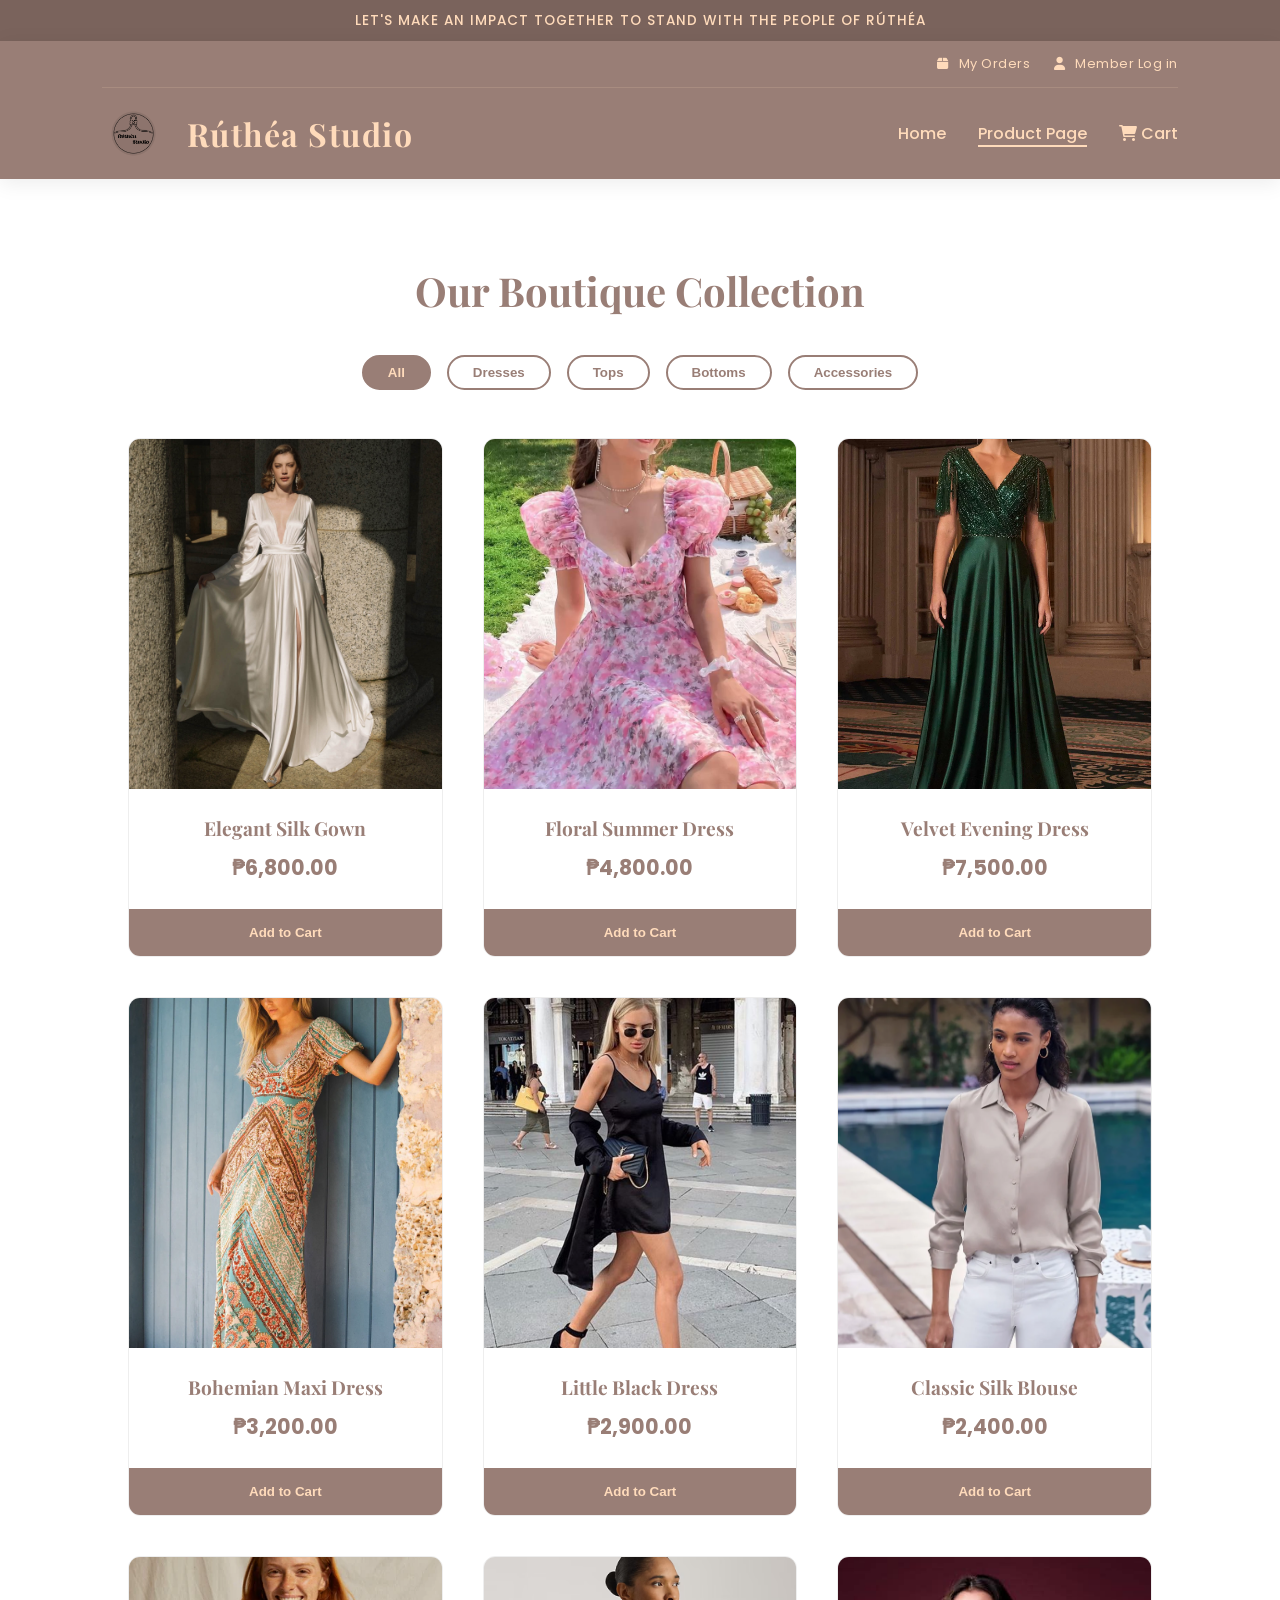
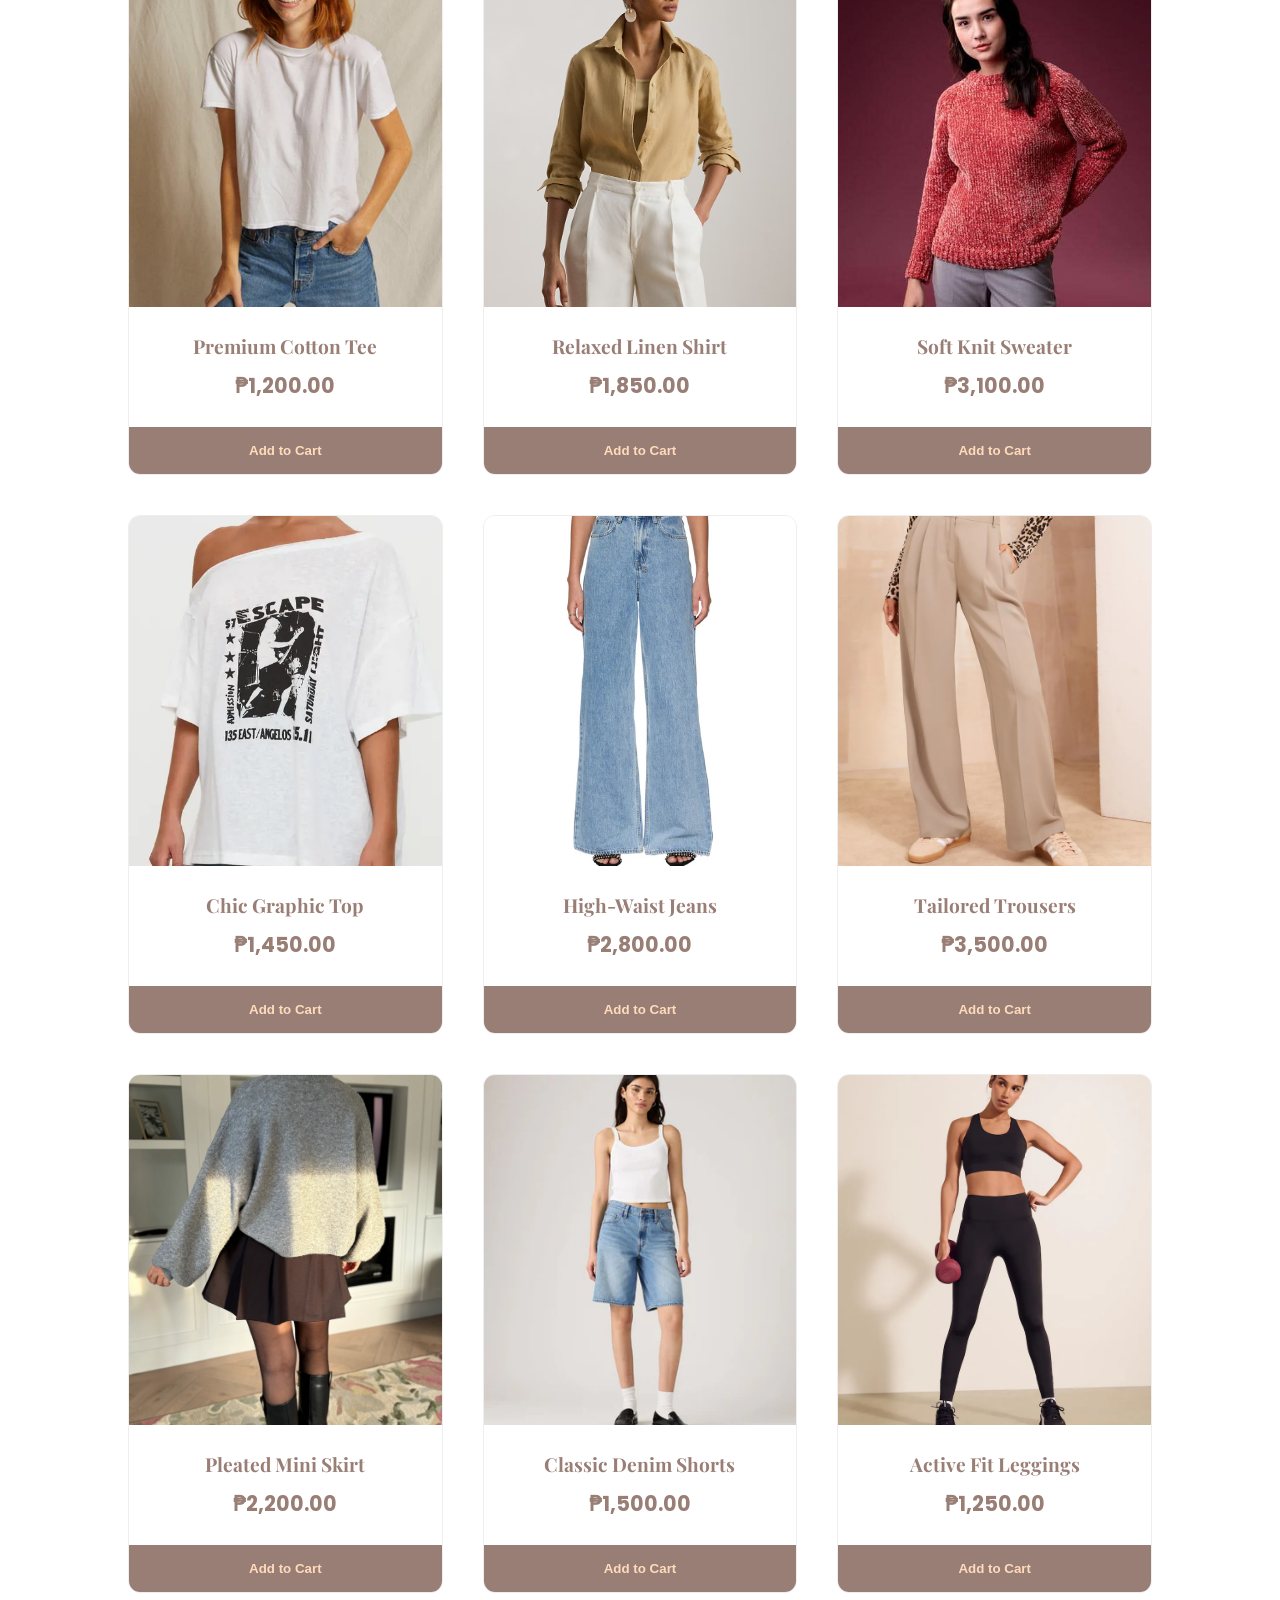
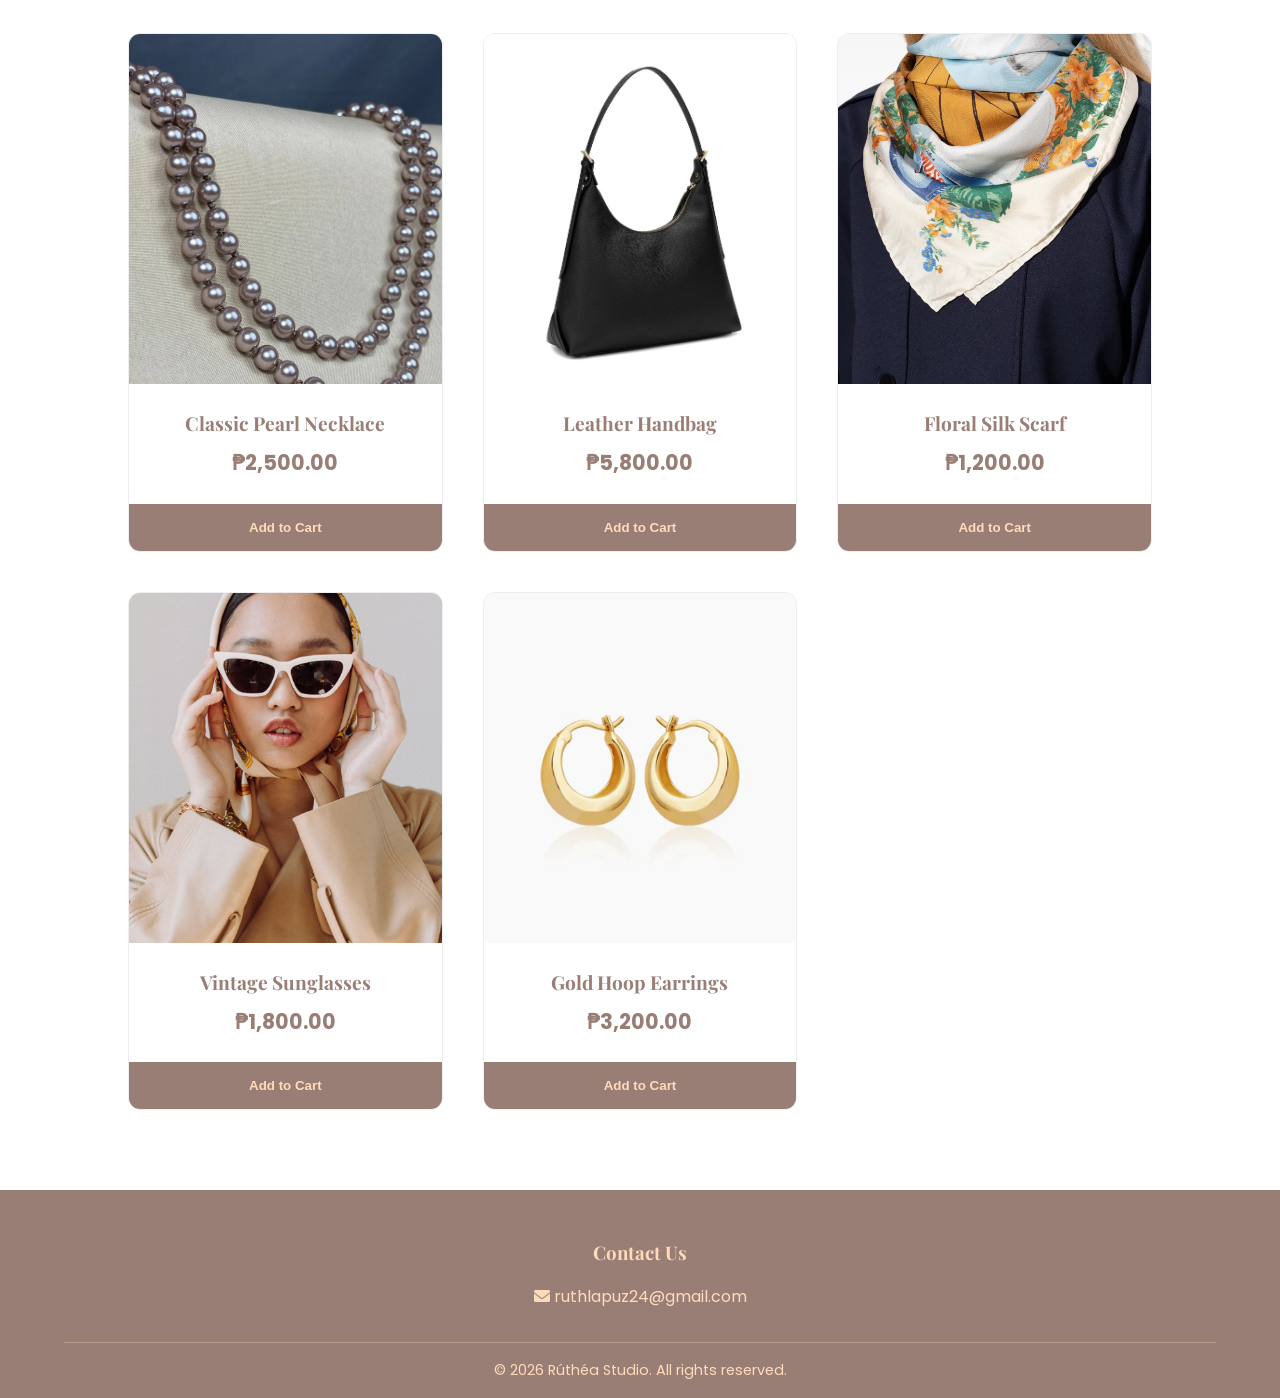
==== products.html @ 3386dc79 "Add files via upload" ====
<!DOCTYPE html>
<html lang="en">
<head>
    <meta charset="UTF-8">
    <meta name="viewport" content="width=device-width, initial-scale=1.0">
    <title>Rúthéa Studio | Products</title>
    <link rel="stylesheet" href="style.css">
    <link rel="stylesheet" href="https://cdnjs.cloudflare.com/ajax/libs/font-awesome/6.0.0/css/all.min.css">
</head>
<body>
    <div class="announcement-bar">
        Let's make an impact together to stand with the people of Rúthéa
    </div>

    <header>
        <div class="header-top">
            <div style="display: flex; gap: 1.5rem; margin-left: auto;">
                <a href="orders.html"><i class="fas fa-box"></i> My Orders</a>
                <a href="login.html"><i class="fas fa-user"></i> Member Log in</a>
            </div>
        </div>
        <nav class="navbar">
            <a href="index.html" class="brand-container">
                <img src="images/ruth logo.png" alt="Rúthéa Studio Logo" class="logo-img">
                <div class="business-name">Rúthéa Studio</div>
            </a>
            <div class="menu-toggle"><i class="fas fa-bars"></i></div>
            <ul class="nav-links">
                <li><a href="index.html">Home</a></li>
                <li><a href="products.html" class="active-link">Product Page</a></li>
                <li>
                    <a href="cart.html">
                        <i class="fas fa-shopping-cart"></i> Cart
                        <span class="cart-count">0</span>
                    </a>
                </li>
            </ul>
        </nav>
    </header>

    <main>
        <section id="products" class="products-section">
            <h2>Our Boutique Collection</h2>
            
            <div class="filter-container">
                <button class="filter-btn active" data-filter="all">All</button>
                <button class="filter-btn" data-filter="dresses">Dresses</button>
                <button class="filter-btn" data-filter="tops">Tops</button>
                <button class="filter-btn" data-filter="bottoms">Bottoms</button>
                <button class="filter-btn" data-filter="accessories">Accessories</button>
            </div>

            <div class="product-grid" id="productGrid">
                <!-- 1. Dresses -->
                <div class="product-card" data-category="dresses">
                    <img src="images/elegant silk gown.jpg" alt="Elegant Silk Gown" class="product-img" onclick="addToCart('p1', 'Elegant Silk Gown', 6800, 'images/elegant silk gown.jpg')" style="cursor: pointer;">
                    <h3>Elegant Silk Gown</h3>
                    <p class="price">₱6,800.00</p>
                    <button onclick="addToCart('p1', 'Elegant Silk Gown', 6800, 'images/elegant silk gown.jpg')" class="add-to-cart">Add to Cart</button>
                </div>
                <div class="product-card" data-category="dresses">
                    <img src="images/floral summer dress.jpg" alt="Floral Summer Dress" class="product-img" onclick="addToCart('p2', 'Floral Summer Dress', 4800, 'images/floral summer dress.jpg')" style="cursor: pointer;">
                    <h3>Floral Summer Dress</h3>
                    <p class="price">₱4,800.00</p>
                    <button onclick="addToCart('p2', 'Floral Summer Dress', 4800, 'images/floral summer dress.jpg')" class="add-to-cart">Add to Cart</button>
                </div>
                <div class="product-card" data-category="dresses">
                    <img src="images/velvet evening dress.webp" alt="Velvet Evening Dress" class="product-img" onclick="addToCart('p3', 'Velvet Evening Dress', 7500, 'images/velvet evening dress.webp')" style="cursor: pointer;">
                    <h3>Velvet Evening Dress</h3>
                    <p class="price">₱7,500.00</p>
                    <button onclick="addToCart('p3', 'Velvet Evening Dress', 7500, 'images/velvet evening dress.webp')" class="add-to-cart">Add to Cart</button>
                </div>
                <div class="product-card" data-category="dresses">
                    <img src="images/bohemaan max dress.webp" alt="Bohemian Maxi Dress" class="product-img" onclick="addToCart('p4', 'Bohemian Maxi Dress', 3200, 'images/bohemaan max dress.webp')" style="cursor: pointer;">
                    <h3>Bohemian Maxi Dress</h3>
                    <p class="price">₱3,200.00</p>
                    <button onclick="addToCart('p4', 'Bohemian Maxi Dress', 3200, 'images/bohemaan max dress.webp')" class="add-to-cart">Add to Cart</button>
                </div>
                <div class="product-card" data-category="dresses">
                    <img src="images/little black dress.png" alt="Little Black Dress" class="product-img" onclick="addToCart('p5', 'Little Black Dress', 2900, 'images/little black dress.png')" style="cursor: pointer;">
                    <h3>Little Black Dress</h3>
                    <p class="price">₱2,900.00</p>
                    <button onclick="addToCart('p5', 'Little Black Dress', 2900, 'images/little black dress.png')" class="add-to-cart">Add to Cart</button>
                </div>

                <!-- 2. Tops -->
                <div class="product-card" data-category="tops">
                    <img src="images/classic silk blouse.webp" alt="Silk Blouse" class="product-img" onclick="addToCart('p6', 'Classic Silk Blouse', 2400, 'images/classic silk blouse.webp')" style="cursor: pointer;">
                    <h3>Classic Silk Blouse</h3>
                    <p class="price">₱2,400.00</p>
                    <button onclick="addToCart('p6', 'Classic Silk Blouse', 2400, 'images/classic silk blouse.webp')" class="add-to-cart">Add to Cart</button>
                </div>
                <div class="product-card" data-category="tops">
                    <img src="images/premium cotton tee.webp" alt="Cotton T-Shirt" class="product-img" onclick="addToCart('p7', 'Premium Cotton Tee', 1200, 'images/premium cotton tee.webp')" style="cursor: pointer;">
                    <h3>Premium Cotton Tee</h3>
                    <p class="price">₱1,200.00</p>
                    <button onclick="addToCart('p7', 'Premium Cotton Tee', 1200, 'images/premium cotton tee.webp')" class="add-to-cart">Add to Cart</button>
                </div>
                <div class="product-card" data-category="tops">
                    <img src="images/relaxed linen shirt.avif" alt="Linen Shirt" class="product-img" onclick="addToCart('p8', 'Relaxed Linen Shirt', 1850, 'images/relaxed linen shirt.avif')" style="cursor: pointer;">
                    <h3>Relaxed Linen Shirt</h3>
                    <p class="price">₱1,850.00</p>
                    <button onclick="addToCart('p8', 'Relaxed Linen Shirt', 1850, 'images/relaxed linen shirt.avif')" class="add-to-cart">Add to Cart</button>
                </div>
                <div class="product-card" data-category="tops">
                    <img src="images/soft knit sweater.jpg" alt="Knit Sweater" class="product-img" onclick="addToCart('p9', 'Soft Knit Sweater', 3100, 'images/soft knit sweater.jpg')" style="cursor: pointer;">
                    <h3>Soft Knit Sweater</h3>
                    <p class="price">₱3,100.00</p>
                    <button onclick="addToCart('p9', 'Soft Knit Sweater', 3100, 'images/soft knit sweater.jpg')" class="add-to-cart">Add to Cart</button>
                </div>
                <div class="product-card" data-category="tops">
                    <img src="images/chic graphic top.webp" alt="Graphic Top" class="product-img" onclick="addToCart('p10', 'Chic Graphic Top', 1450, 'images/chic graphic top.webp')" style="cursor: pointer;">
                    <h3>Chic Graphic Top</h3>
                    <p class="price">₱1,450.00</p>
                    <button onclick="addToCart('p10', 'Chic Graphic Top', 1450, 'images/chic graphic top.webp')" class="add-to-cart">Add to Cart</button>
                </div>

                <!-- 3. Bottoms -->
                <div class="product-card" data-category="bottoms">
                    <img src="images/high waist jean.webp" alt="High-Waist Jeans" class="product-img" onclick="addToCart('p11', 'High-Waist Jeans', 2800, 'images/high waist jean.webp')" style="cursor: pointer;">
                    <h3>High-Waist Jeans</h3>
                    <p class="price">₱2,800.00</p>
                    <button onclick="addToCart('p11', 'High-Waist Jeans', 2800, 'images/high waist jean.webp')" class="add-to-cart">Add to Cart</button>
                </div>
                <div class="product-card" data-category="bottoms">
                    <img src="images/tailored trousers.webp" alt="Tailored Trousers" class="product-img" onclick="addToCart('p12', 'Tailored Trousers', 3500, 'images/tailored trousers.webp')" style="cursor: pointer;">
                    <h3>Tailored Trousers</h3>
                    <p class="price">₱3,500.00</p>
                    <button onclick="addToCart('p12', 'Tailored Trousers', 3500, 'images/tailored trousers.webp')" class="add-to-cart">Add to Cart</button>
                </div>
                <div class="product-card" data-category="bottoms">
                    <img src="images/pleated mini skirt.webp" alt="Midi Skirt" class="product-img" onclick="addToCart('p13', 'Pleated Mini Skirt', 2200, 'images/pleated mini skirt.webp')" style="cursor: pointer;">
                    <h3>Pleated Mini Skirt</h3>
                    <p class="price">₱2,200.00</p>
                    <button onclick="addToCart('p13', 'Pleated Mini Skirt', 2200, 'images/pleated mini skirt.webp')" class="add-to-cart">Add to Cart</button>
                </div>
                <div class="product-card" data-category="bottoms">
                    <img src="images/classic demin shorts.webp" alt="Denim Shorts" class="product-img" onclick="addToCart('p14', 'Classic Denim Shorts', 1500, 'images/classic demin shorts.webp')" style="cursor: pointer;">
                    <h3>Classic Denim Shorts</h3>
                    <p class="price">₱1,500.00</p>
                    <button onclick="addToCart('p14', 'Classic Denim Shorts', 1500, 'images/classic demin shorts.webp')" class="add-to-cart">Add to Cart</button>
                </div>
                <div class="product-card" data-category="bottoms">
                    <img src="images/active fit leggings.webp" alt="Leggings" class="product-img" onclick="addToCart('p15', 'Active Fit Leggings', 1250, 'images/active fit leggings.webp')" style="cursor: pointer;">
                    <h3>Active Fit Leggings</h3>
                    <p class="price">₱1,250.00</p>
                    <button onclick="addToCart('p15', 'Active Fit Leggings', 1250, 'images/active fit leggings.webp')" class="add-to-cart">Add to Cart</button>
                </div>

                <!-- 4. Accessories -->
                <div class="product-card" data-category="accessories">
                    <img src="images/classic pearl necklace.webp" alt="Pearl Necklace" class="product-img" onclick="addToCart('p16', 'Classic Pearl Necklace', 2500, 'images/classic pearl necklace.webp')" style="cursor: pointer;">
                    <h3>Classic Pearl Necklace</h3>
                    <p class="price">₱2,500.00</p>
                    <button onclick="addToCart('p16', 'Classic Pearl Necklace', 2500, 'images/classic pearl necklace.webp')" class="add-to-cart">Add to Cart</button>
                </div>
                <div class="product-card" data-category="accessories">
                    <img src="images/leather handbag.webp" alt="Leather Handbag" class="product-img" onclick="addToCart('p17', 'Leather Handbag', 5800, 'images/leather handbag.webp')" style="cursor: pointer;">
                    <h3>Leather Handbag</h3>
                    <p class="price">₱5,800.00</p>
                    <button onclick="addToCart('p17', 'Leather Handbag', 5800, 'images/leather handbag.webp')" class="add-to-cart">Add to Cart</button>
                </div>
                <div class="product-card" data-category="accessories">
                    <img src="images/floral silk scarf.webp" alt="Silk Scarf" class="product-img" onclick="addToCart('p18', 'Floral Silk Scarf', 1200, 'images/floral silk scarf.webp')" style="cursor: pointer;">
                    <h3>Floral Silk Scarf</h3>
                    <p class="price">₱1,200.00</p>
                    <button onclick="addToCart('p18', 'Floral Silk Scarf', 1200, 'images/floral silk scarf.webp')" class="add-to-cart">Add to Cart</button>
                </div>
                <div class="product-card" data-category="accessories">
                    <img src="images/vintage sunglasses.jpg" alt="Sunglasses" class="product-img" onclick="addToCart('p19', 'Vintage Sunglasses', 1800, 'images/vintage sunglasses.jpg')" style="cursor: pointer;">
                    <h3>Vintage Sunglasses</h3>
                    <p class="price">₱1,800.00</p>
                    <button onclick="addToCart('p19', 'Vintage Sunglasses', 1800, 'images/vintage sunglasses.jpg')" class="add-to-cart">Add to Cart</button>
                </div>
                <div class="product-card" data-category="accessories">
                    <img src="images/gold hoop earings.webp" alt="Gold Earrings" class="product-img" onclick="addToCart('p20', 'Gold Hoop Earrings', 3200, 'images/gold hoop earings.webp')" style="cursor: pointer;">
                    <h3>Gold Hoop Earrings</h3>
                    <p class="price">₱3,200.00</p>
                    <button onclick="addToCart('p20', 'Gold Hoop Earrings', 3200, 'images/gold hoop earings.webp')" class="add-to-cart">Add to Cart</button>
                </div>
            </div>
        </section>
    </main>

    <footer>
        <div class="footer-content">
            <div class="footer-info">
                <h3>Contact Us</h3>
                <p><i class="fas fa-envelope"></i> <a href="mailto:ruthlapuz24@gmail.com">ruthlapuz24@gmail.com</a></p>
            </div>
            <div class="footer-bottom">
                <p>&copy; 2026 Rúthéa Studio. All rights reserved.</p>
            </div>
        </div>
    </footer>

    <script src="cart.js"></script>
    <script>
        document.addEventListener('DOMContentLoaded', () => {
            const filterBtns = document.querySelectorAll('.filter-btn');
            const productCards = document.querySelectorAll('.product-card');

            filterBtns.forEach(btn => {
                btn.addEventListener('click', () => {
                    filterBtns.forEach(b => b.classList.remove('active'));
                    btn.classList.add('active');

                    const filter = btn.getAttribute('data-filter');

                    productCards.forEach(card => {
                        if (filter === 'all' || card.getAttribute('data-category') === filter) {
                            card.style.display = 'block';
                            card.style.opacity = '0';
                            setTimeout(() => {
                                card.style.opacity = '1';
                            }, 50);
                        } else {
                            card.style.display = 'none';
                        }
                    });
                });
            });
        });
    </script>
</body>
</html>
---- style.css ----
/* 
   Colors:
   Main: #997E76
   Font: #FFDBBB
*/

@import url('https://fonts.googleapis.com/css2?family=Playfair+Display:ital,wght@0,400..900;1,400..900&family=Poppins:wght@300;400;500;600&display=swap');

:root {
    --main-color: #997E76;
    --font-color: #FFDBBB;
    --dark-accent: #7a635c;
    --light-bg: #fdfaf9;
    --white: #ffffff;
    --transition: all 0.4s cubic-bezier(0.165, 0.84, 0.44, 1);
}

* {
    margin: 0;
    padding: 0;
    box-sizing: border-box;
}

body {
    background-color: var(--white);
    color: var(--main-color);
    line-height: 1.6;
    font-family: 'Poppins', sans-serif;
}

h1, h2, h3, .business-name {
    font-family: 'Playfair Display', serif;
}

/* Header & Navigation */
.announcement-bar {
    background-color: var(--dark-accent);
    color: var(--font-color);
    text-align: center;
    padding: 0.6rem;
    font-size: 0.85rem;
    font-weight: 500;
    letter-spacing: 1px;
    text-transform: uppercase;
}

header {
    background-color: var(--main-color);
    padding: 0.8rem 8%;
    position: sticky;
    top: 0;
    z-index: 1000;
    box-shadow: 0 4px 20px rgba(0,0,0,0.08);
}

.header-top {
    display: flex;
    justify-content: space-between;
    padding-bottom: 0.8rem;
    margin-bottom: 0.8rem;
    border-bottom: 1px solid rgba(255, 219, 187, 0.15);
    font-size: 0.8rem;
    letter-spacing: 0.5px;
}

.header-top a {
    color: var(--font-color);
    text-decoration: none;
    display: flex;
    align-items: center;
    gap: 0.6rem;
    transition: var(--transition);
}

.header-top a:hover {
    opacity: 0.7;
}

.navbar {
    display: flex;
    justify-content: space-between;
    align-items: center;
}

.brand-container {
    display: flex;
    align-items: center;
    gap: 1.2rem;
    text-decoration: none;
}

.logo-img {
    width: 65px;
    height: 65px;
    object-fit: contain;
    transition: var(--transition);
    mix-blend-mode: multiply;
}

.logo-img:hover {
    transform: scale(1.1);
}

.business-name {
    color: var(--font-color);
    font-size: 2rem;
    font-weight: 700;
    letter-spacing: 1.5px;
}

.nav-links {
    display: flex;
    list-style: none;
    align-items: center;
}

.nav-links li {
    margin-left: 2rem;
    position: relative;
}

.cart-count {
    background-color: #ff4444;
    color: white;
    border-radius: 50%;
    padding: 2px 6px;
    font-size: 0.7rem;
    position: absolute;
    top: -8px;
    right: -12px;
    font-weight: bold;
}

.nav-links a {
    text-decoration: none;
    color: var(--font-color);
    font-weight: 500;
    transition: opacity 0.3s;
}

.nav-links a:hover, .active-link {
    opacity: 1;
    border-bottom: 2px solid var(--font-color);
}

.login-btn {
    border: 1px solid var(--font-color);
    padding: 0.5rem 1rem;
    border-radius: 5px;
}

/* Hero Section */
.hero {
    height: 90vh;
    background: linear-gradient(rgba(153, 126, 118, 0.7), rgba(153, 126, 118, 0.7)), url('https://images.unsplash.com/photo-1490481651871-ab68de25d43d?w=1600&auto=format&fit=crop&q=80');
    background-size: cover;
    background-position: center;
    display: flex;
    justify-content: center;
    align-items: center;
    text-align: center;
    color: var(--font-color);
    padding: 0 5%;
}

.hero-content {
    max-width: 900px;
    animation: fadeInDown 1s ease-out;
}

.hero-content h1 {
    font-size: 5.5rem;
    margin-bottom: 1.5rem;
    letter-spacing: 4px;
    text-shadow: 2px 2px 10px rgba(0,0,0,0.2);
}

.hero-content .tagline {
    font-size: 2rem;
    margin-bottom: 3rem;
    font-style: italic;
    font-family: 'Playfair Display', serif;
    letter-spacing: 1px;
    opacity: 0.95;
}

@keyframes fadeInDown {
    from { opacity: 0; transform: translateY(-30px); }
    to { opacity: 1; transform: translateY(0); }
}

/* Featured Preview Section */
.featured-preview {
    padding: 8rem 8%;
    background-color: var(--white);
    text-align: center;
}

.featured-preview .product-grid {
    max-width: 1400px;
    margin: 0 auto;
    gap: 3rem;
    grid-template-columns: repeat(3, 1fr);
}

.featured-preview .product-card {
    width: 100%;
    max-width: none;
    margin: 0;
    box-shadow: 0 10px 30px rgba(0,0,0,0.03);
}

.featured-preview .product-img {
    height: 420px;
}

/* New Arrivals Section */
.new-arrivals {
    padding: 8rem 8%;
    background-color: var(--light-bg);
    text-align: center;
}

.new-arrivals h2 {
    font-size: 3rem;
    margin-bottom: 4rem;
}

.new-arrivals .product-grid {
    max-width: 1400px;
    margin: 0 auto;
    gap: 3rem;
    grid-template-columns: repeat(3, 1fr);
}

/* Testimonials */
.testimonials {
    padding: 8rem 12%;
    background-color: var(--light-bg);
    text-align: center;
}

.testimonials h2 {
    font-size: 3rem;
    margin-bottom: 4rem;
}

.testimonials-grid {
    display: grid;    grid-template-columns: repeat(auto-fit, minmax(300px, 1fr));
    gap: 3rem;
}

.testimonial-item {
    padding: 3rem;
    background: #fff;
    border-radius: 15px;
    box-shadow: 0 10px 30px rgba(0,0,0,0.03);
}

.testimonial-item p {
    font-style: italic;
    margin-bottom: 1.5rem;
    color: #555;
    font-size: 1.1rem;
}

.testimonial-item span {
    font-weight: 700;
    color: var(--main-color);
    text-transform: uppercase;
    font-size: 0.9rem;
    letter-spacing: 1px;
}

.cta-button {
    background-color: var(--font-color);
    color: var(--main-color);
    padding: 1rem 2.5rem;
    text-decoration: none;
    font-weight: bold;
    border-radius: 30px;
    transition: transform 0.3s, background-color 0.3s;
}

.cta-button:hover {
    transform: translateY(-3px);
    background-color: #ffe4cc;
}

/* Products Section */
.products-section {
    padding: 5rem 10%;
    text-align: center;
}

.products-section h2 {
    font-size: 2.5rem;
    margin-bottom: 2rem;
    color: var(--main-color);
}

.filter-container {
    margin-bottom: 3rem;
    display: flex;
    justify-content: center;
    flex-wrap: wrap;
    gap: 1rem;
}

.filter-btn {
    background-color: transparent;
    border: 2px solid var(--main-color);
    color: var(--main-color);
    padding: 0.5rem 1.5rem;
    border-radius: 25px;
    cursor: pointer;
    font-weight: 600;
    transition: all 0.3s ease;
}

.filter-btn:hover, .filter-btn.active {
    background-color: var(--main-color);
    color: var(--font-color);
}

.product-grid {
    display: grid;
    grid-template-columns: repeat(auto-fit, minmax(280px, 1fr));
    gap: 2.5rem;
}

.product-card {
    background: #ffffff;
    padding: 0;
    border-radius: 12px;
    transition: transform 0.3s ease, box-shadow 0.3s ease, opacity 0.4s ease;
    border: 1px solid #eee;
    overflow: hidden;
    display: flex;
    flex-direction: column;
}

.product-card:hover {
    transform: translateY(-5px);
    box-shadow: 0 10px 20px rgba(0,0,0,0.08);
}

.product-img {
    width: 100%;
    height: 350px;
    object-fit: cover;
    transition: transform 0.5s ease;
}

.product-card:hover .product-img {
    transform: scale(1.05);
}

.product-card h3 {
    margin: 1.5rem 1rem 0.5rem;
    font-size: 1.2rem;
}

.price {
    font-weight: bold;
    font-size: 1.3rem;
    margin-bottom: 1.5rem;
    color: var(--main-color);
}

.add-to-cart {
    background-color: var(--main-color);
    color: var(--font-color);
    border: none;
    padding: 1rem;
    cursor: pointer;
    width: 100%;
    font-weight: bold;
    transition: background-color 0.3s;
    margin-top: auto;
}

.add-to-cart:hover {
    background-color: var(--dark-accent);
}

/* Quantity Controls */
.quantity-controls {
    display: flex;
    align-items: center;
    gap: 1rem;
    background: #f0f0f0;
    padding: 5px;
    border-radius: 5px;
    width: fit-content;
}

.qty-btn {
    background: var(--main-color);
    color: var(--font-color);
    border: none;
    width: 25px;
    height: 25px;
    border-radius: 3px;
    cursor: pointer;
    font-weight: bold;
}

.qty-val {
    font-weight: bold;
    min-width: 20px;
    text-align: center;
}

.remove-btn {
    background: none;
    border: none;
    color: #ff4444;
    cursor: pointer;
    font-size: 1.1rem;
    transition: transform 0.2s;
}

.remove-btn:hover {
    transform: scale(1.2);
}

/* Orders Page */
.orders-container {
    padding: 5rem 10%;
    min-height: 60vh;
}

.order-card {
    background: #fff;
    border: 1px solid #eee;
    border-radius: 10px;
    padding: 1.5rem;
    margin-bottom: 2rem;
    box-shadow: 0 2px 10px rgba(0,0,0,0.05);
}

.order-header {
    display: flex;
    justify-content: space-between;
    border-bottom: 1px solid #eee;
    padding-bottom: 1rem;
    margin-bottom: 1rem;
    color: var(--main-color);
}

.order-item {
    display: flex;
    justify-content: space-between;
    margin-bottom: 0.5rem;
}

.order-footer {
    display: flex;
    justify-content: space-between;
    border-top: 1px solid #eee;
    padding-top: 1rem;
    margin-top: 1rem;
}

.order-status {
    color: #4CAF50;
    font-weight: bold;
}

/* Login Page */
.login-container {
    display: flex;
    justify-content: center;
    align-items: center;
    min-height: 70vh;
    padding: 2rem;
}

.login-form {
    background: #fff;
    padding: 3rem;
    border-radius: 15px;
    box-shadow: 0 10px 30px rgba(0,0,0,0.1);
    width: 100%;
    max-width: 450px;
    text-align: center;
}

.login-form h2 {
    color: var(--main-color);
    margin-bottom: 2rem;
}

.form-group {
    margin-bottom: 1.5rem;
    text-align: left;
}

.form-group label {
    display: block;
    margin-bottom: 0.5rem;
    font-weight: 600;
}

.form-group input {
    width: 100%;
    padding: 0.8rem;
    border: 1px solid #ddd;
    border-radius: 5px;
    outline: none;
}

.form-group input:focus {
    border-color: var(--main-color);
}

.login-btn-full {
    background-color: var(--main-color);
    color: var(--font-color);
    border: none;
    padding: 1rem;
    width: 100%;
    border-radius: 5px;
    font-weight: bold;
    cursor: pointer;
    font-size: 1.1rem;
    margin-top: 1rem;
}

.login-btn-full:hover {
    background-color: var(--dark-accent);
    transform: translateY(-2px);
}

/* New Home Page Sections */
.our-story {
    padding: 8rem 12%;
    display: flex;
    align-items: center;
    gap: 5rem;
    background-color: var(--light-bg);
}

.story-content {
    flex: 1;
}

.story-content h2 {
    font-size: 3rem;
    margin-bottom: 2rem;
    color: var(--main-color);
}

.story-content p {
    font-size: 1.1rem;
    margin-bottom: 1.5rem;
    color: #555;
}

.story-image {
    flex: 1;
}

.story-image img {
    width: 100%;
    border-radius: 20px;
    box-shadow: 20px 20px 0 var(--main-color);
}

.why-choose-us {
    padding: 8rem 8%;
    text-align: center;
}

.why-choose-us h2 {
    font-size: 3rem;
    margin-bottom: 4rem;
}

.features-grid {
    display: grid;
    grid-template-columns: repeat(auto-fit, minmax(250px, 1fr));
    gap: 3rem;
}

.feature-item {
    padding: 3rem;
    background: #fff;
    border-radius: 15px;
    transition: var(--transition);
    border: 1px solid #eee;
}

.feature-item:hover {
    transform: translateY(-10px);
    box-shadow: 0 15px 40px rgba(0,0,0,0.05);
}

/* Notification System */
.notification-container {
    position: fixed;
    top: 20px;
    right: 20px;
    z-index: 10000;
    pointer-events: none;
}

.notification {
    background: #fff;
    color: #333;
    padding: 1rem 2rem;
    border-radius: 8px;
    box-shadow: 0 5px 20px rgba(0,0,0,0.15);
    margin-bottom: 10px;
    display: flex;
    align-items: center;
    gap: 1rem;
    min-width: 300px;
    transform: translateX(120%);
    transition: transform 0.3s ease-out;
    pointer-events: auto;
    border-left: 5px solid var(--main-color);
}

.notification.show {
    transform: translateX(0);
}

.notification.success {
    border-left-color: #4CAF50;
}

.notification.error {
    border-left-color: #f44336;
}

.notification.warning {
    border-left-color: #ff9800;
}

.notification i {
    font-size: 1.2rem;
}

.feature-item i {
    font-size: 2.5rem;
    color: var(--main-color);
    margin-bottom: 1.5rem;
}

.feature-item h3 {
    font-size: 1.5rem;
    margin-bottom: 1rem;
}

.feature-item p {
    color: #666;
}

.newsletter {
    padding: 8rem 8%;
    background-color: var(--main-color);
    color: var(--font-color);
    text-align: center;
}

.newsletter-container {
    max-width: 700px;
    margin: 0 auto;
}

.newsletter h2 {
    font-size: 3rem;
    margin-bottom: 1rem;
}

.newsletter p {
    font-size: 1.2rem;
    margin-bottom: 3rem;
    opacity: 0.9;
}

.newsletter-form {
    display: flex;
    gap: 1rem;
}

.newsletter-form input {
    flex: 1;
    padding: 1.2rem 2rem;
    border-radius: 50px;
    border: none;
    outline: none;
    font-size: 1rem;
}

.newsletter-form button {
    padding: 1.2rem 3rem;
    border-radius: 50px;
    border: 2px solid var(--font-color);
    background: transparent;
    color: var(--font-color);
    font-weight: 700;
    cursor: pointer;
    transition: var(--transition);
}

.newsletter-form button:hover {
    background: var(--font-color);
    color: var(--main-color);
}

/* Footer */
footer {
    background-color: var(--main-color);
    color: var(--font-color);
    padding: 3rem 5% 1rem;
}

.footer-content {
    display: flex;
    flex-direction: column;
    align-items: center;
}

.footer-info {
    text-align: center;
    margin-bottom: 2rem;
}

.footer-info h3 {
    margin-bottom: 1rem;
}

.footer-info a {
    color: var(--font-color);
    text-decoration: none;
}

.footer-bottom {
    border-top: 1px solid rgba(255, 219, 187, 0.3);
    width: 100%;
    padding-top: 1rem;
    text-align: center;
    font-size: 0.9rem;
}

/* Responsive Design */
@media (max-width: 1200px) {
    header {
        padding: 0.8rem 5%;
    }
    
    .hero-content h1 {
        font-size: 4.5rem;
    }
}

@media (max-width: 992px) {
    .our-story {
        flex-direction: column;
        padding: 5rem 8%;
        text-align: center;
    }
    
    .story-image img {
        box-shadow: 15px 15px 0 var(--main-color);
    }
    
    .featured-preview .product-grid,
    .new-arrivals .product-grid {
        grid-template-columns: repeat(2, 1fr);
        gap: 2rem;
    }
}

@media (max-width: 768px) {
    .header-top {
        flex-direction: column;
        align-items: center;
        gap: 0.8rem;
    }
    
    .header-top div {
        margin-left: 0 !important;
    }

    .navbar {
        position: relative;
    }

    .menu-toggle {
        display: block !important;
        color: var(--font-color);
        font-size: 1.5rem;
        cursor: pointer;
    }

    .nav-links {
        display: none;
        position: absolute;
        top: 100%;
        left: -5%;
        right: -5%;
        background-color: var(--main-color);
        flex-direction: column;
        padding: 1rem 0;
        box-shadow: 0 10px 20px rgba(0,0,0,0.1);
        border-top: 1px solid rgba(255, 219, 187, 0.1);
    }

    .nav-links.active {
        display: flex;
    }

    .nav-links li {
        margin: 1rem 0;
        width: 100%;
        text-align: center;
    }

    .nav-links a {
        display: block;
        padding: 0.5rem;
    }

    .hero-content h1 {
        font-size: 3rem;
        letter-spacing: 2px;
    }

    .hero-content .tagline {
        font-size: 1.2rem;
    }

    .featured-preview .product-grid,
    .new-arrivals .product-grid,
    .product-grid {
        grid-template-columns: 1fr;
    }

    .newsletter-form {
        flex-direction: column;
    }

    .newsletter-form button {
        width: 100%;
    }

    .cart-table thead {
        display: none;
    }

    .cart-table, .cart-table tbody, .cart-table tr, .cart-table td {
        display: block;
        width: 100%;
    }

    .cart-table tr {
        margin-bottom: 2rem;
        border: 1px solid #eee;
        padding: 1rem;
        border-radius: 10px;
    }

    .cart-table td {
        border: none;
        padding: 0.5rem 0;
        display: flex;
        justify-content: space-between;
        align-items: center;
    }

    .cart-table td::before {
        content: attr(data-label);
        font-weight: bold;
        color: var(--main-color);
    }

    .cart-summary {
        margin: 2rem auto 0;
    }
}

@media (max-width: 480px) {
    .business-name {
        font-size: 1.5rem;
    }
    
    .hero-content h1 {
        font-size: 2.5rem;
    }
    
    .featured-preview, .new-arrivals, .products-section, .our-story, .why-choose-us, .newsletter, .testimonials {
        padding: 4rem 5%;
    }

    .product-img {
        height: 300px;
    }
}

/* Hidden menu toggle by default */
.menu-toggle {
    display: none;
}
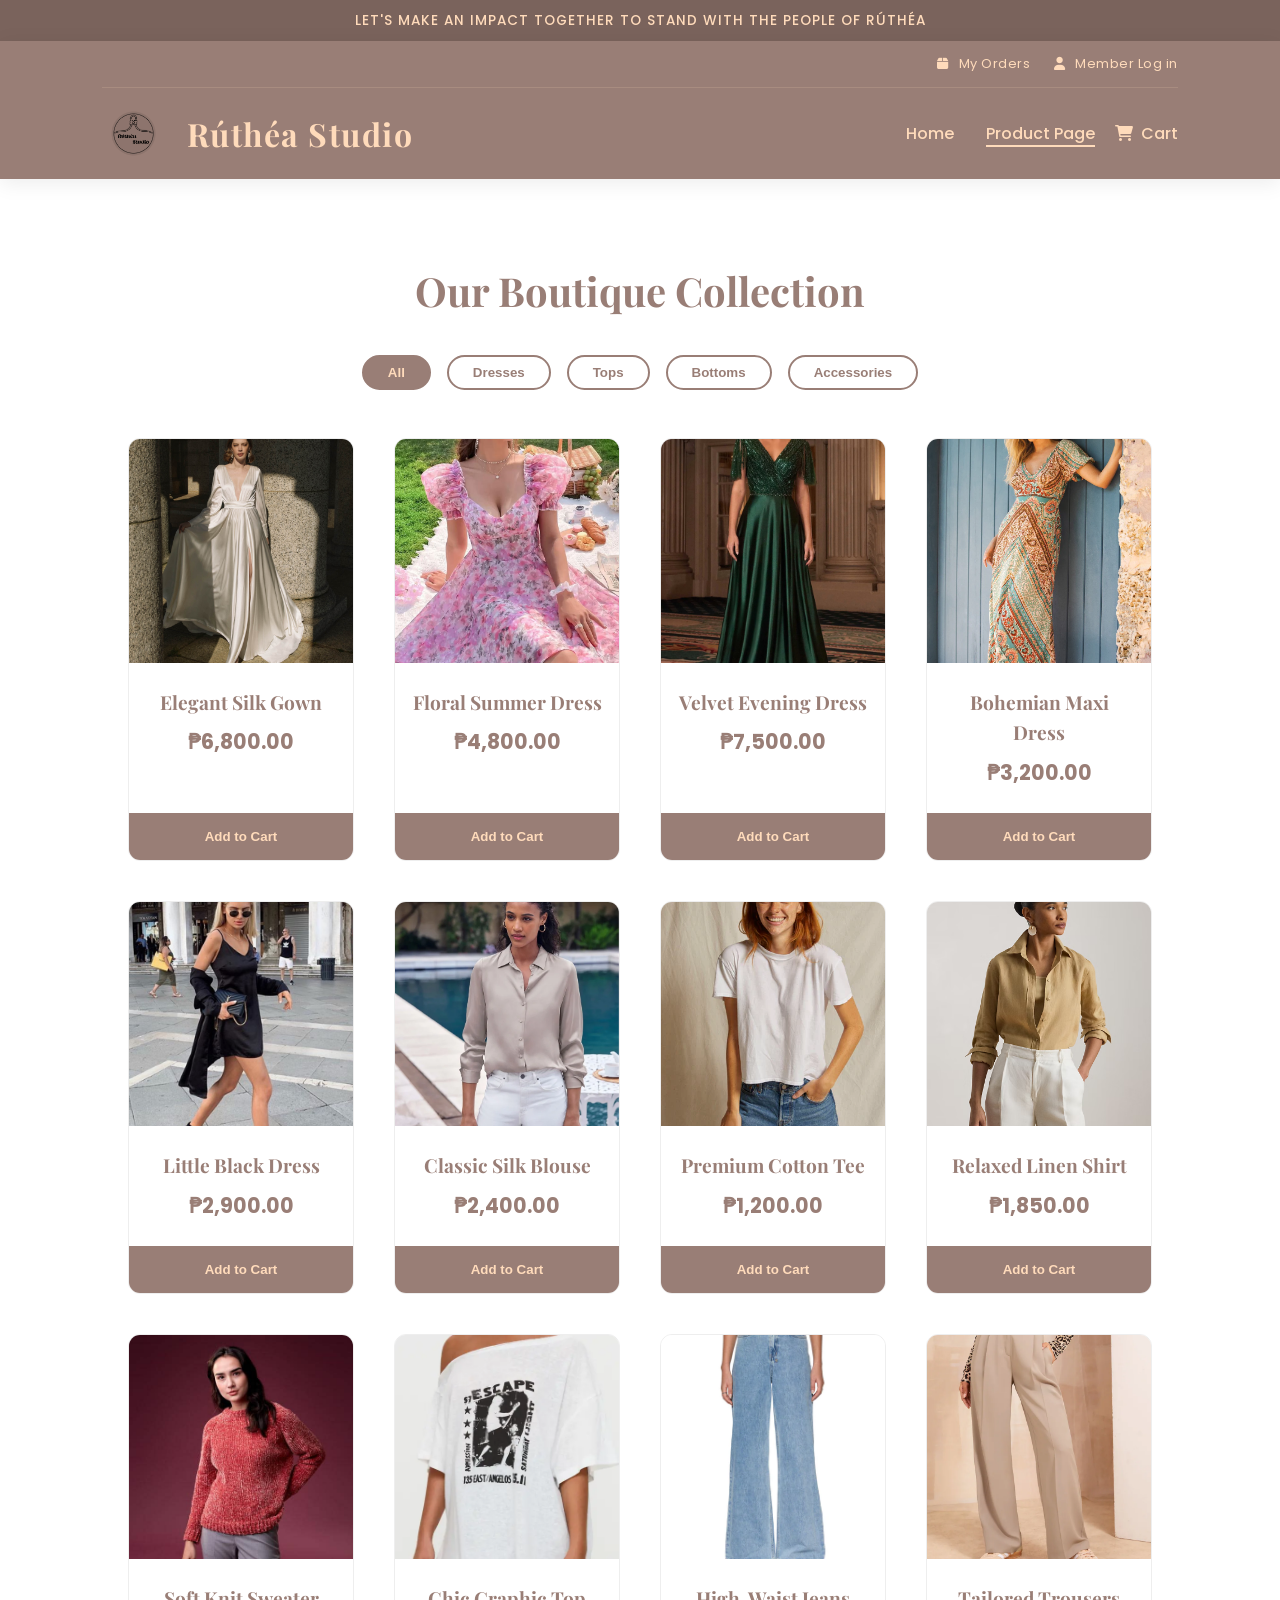
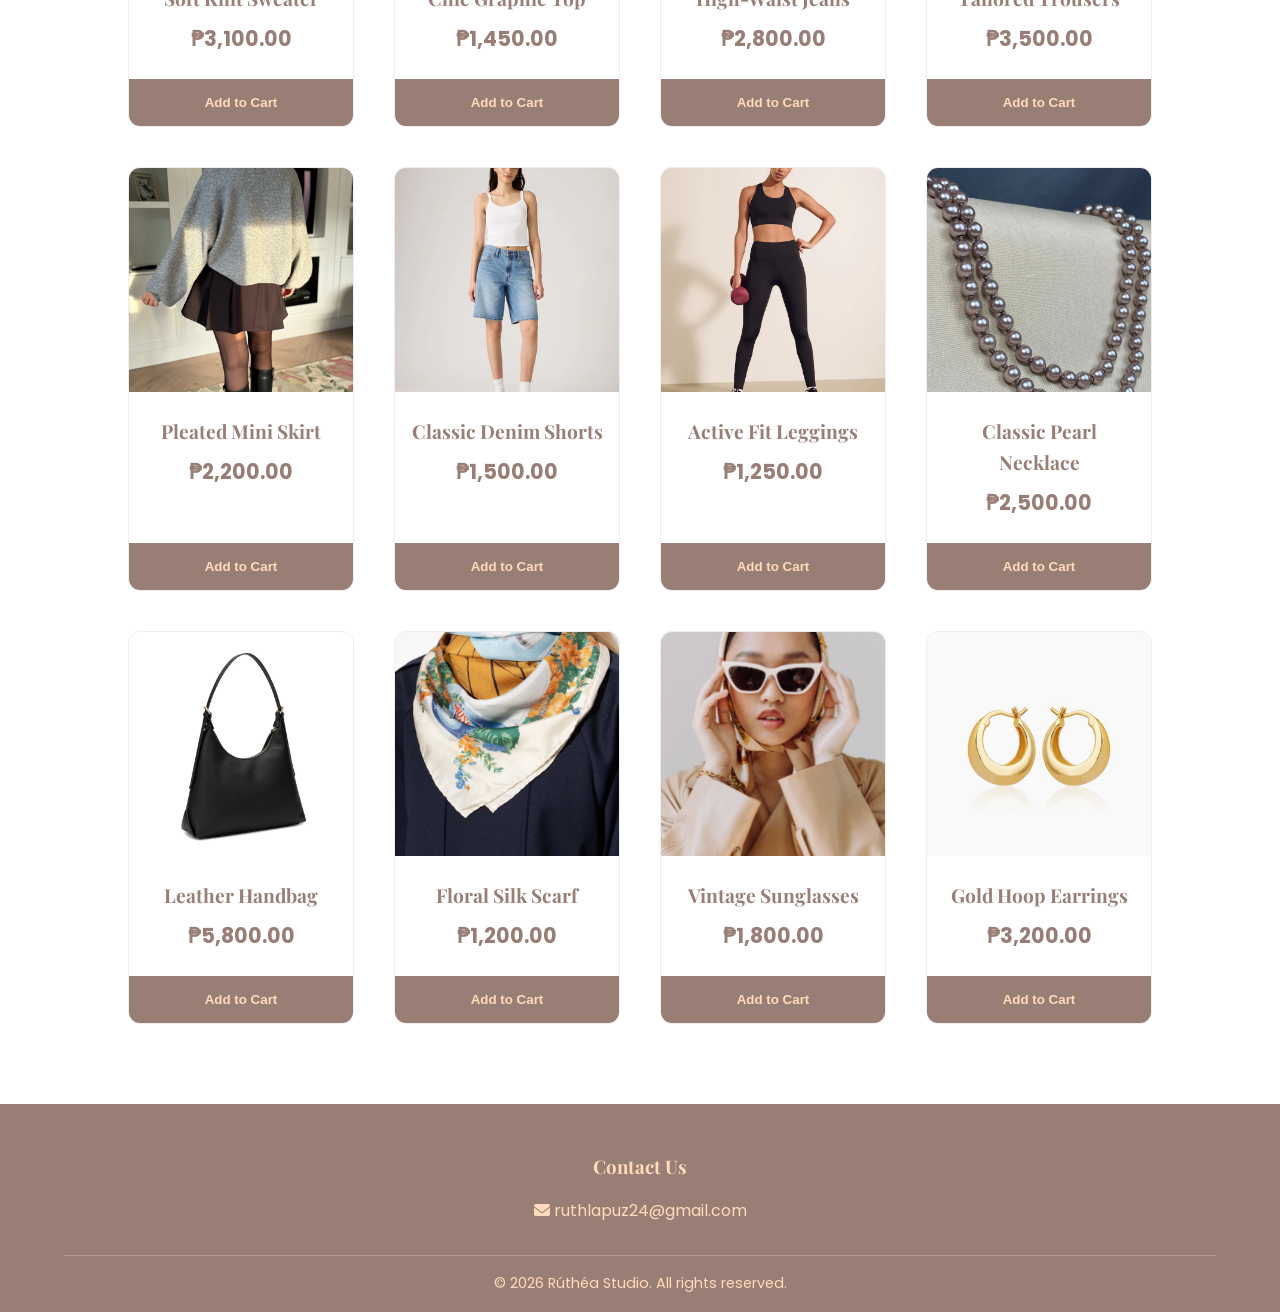
==== commit 324da903: "new update" ====
--- a/products.html
+++ b/products.html
@@ -24,17 +24,19 @@
                 <img src="images/ruth logo.png" alt="Rúthéa Studio Logo" class="logo-img">
                 <div class="business-name">Rúthéa Studio</div>
             </a>
-            <div class="menu-toggle"><i class="fas fa-bars"></i></div>
             <ul class="nav-links">
                 <li><a href="index.html">Home</a></li>
                 <li><a href="products.html" class="active-link">Product Page</a></li>
-                <li>
-                    <a href="cart.html">
-                        <i class="fas fa-shopping-cart"></i> Cart
-                        <span class="cart-count">0</span>
-                    </a>
-                </li>
             </ul>
+            <div class="navbar-actions">
+                <a href="cart.html" class="nav-cart-link">
+                    <i class="fas fa-shopping-cart"></i> Cart
+                    <span class="cart-count">0</span>
+                </a>
+                <button type="button" class="menu-toggle" aria-label="Open menu">
+                    <i class="fas fa-bars"></i>
+                </button>
+            </div>
         </nav>
     </header>
 
@@ -194,11 +196,53 @@
         </div>
     </footer>
 
+    <div id="productPreviewModal" class="product-preview-modal">
+        <div class="product-preview-backdrop" id="productPreviewBackdrop"></div>
+        <div class="product-preview-content" role="dialog" aria-modal="true" aria-label="Product preview">
+            <button type="button" class="product-preview-close" id="closeProductPreview" aria-label="Close preview">
+                <i class="fas fa-times"></i>
+            </button>
+            <img id="previewImage" src="" alt="" class="product-preview-image">
+            <div class="product-preview-details">
+                <h3 id="previewName"></h3>
+                <p id="previewPrice" class="price"></p>
+                <p id="previewCategory" class="preview-category"></p>
+                <p id="previewDescription" class="preview-description"></p>
+                <div class="preview-highlights">
+                    <p><i class="fas fa-check-circle"></i> Boutique quality and carefully curated style.</p>
+                    <p><i class="fas fa-truck"></i> Standard shipping available nationwide.</p>
+                    <p><i class="fas fa-shield-alt"></i> Safe checkout and secure order processing.</p>
+                </div>
+                <div class="product-preview-qty">
+                    <button type="button" id="decreasePreviewQty" class="qty-btn">-</button>
+                    <span id="previewQtyValue" class="qty-val">1</span>
+                    <button type="button" id="increasePreviewQty" class="qty-btn">+</button>
+                </div>
+                <p class="preview-note">Tip: Increase quantity here to add multiple pieces in one click.</p>
+                <button type="button" id="previewAddToCart" class="add-to-cart">Add to Cart</button>
+            </div>
+        </div>
+    </div>
+
     <script src="cart.js"></script>
     <script>
         document.addEventListener('DOMContentLoaded', () => {
             const filterBtns = document.querySelectorAll('.filter-btn');
             const productCards = document.querySelectorAll('.product-card');
+            const modal = document.getElementById('productPreviewModal');
+            const modalBackdrop = document.getElementById('productPreviewBackdrop');
+            const closePreviewBtn = document.getElementById('closeProductPreview');
+            const previewImage = document.getElementById('previewImage');
+            const previewName = document.getElementById('previewName');
+            const previewPrice = document.getElementById('previewPrice');
+            const previewCategory = document.getElementById('previewCategory');
+            const previewDescription = document.getElementById('previewDescription');
+            const previewQtyValue = document.getElementById('previewQtyValue');
+            const decreasePreviewQty = document.getElementById('decreasePreviewQty');
+            const increasePreviewQty = document.getElementById('increasePreviewQty');
+            const previewAddToCart = document.getElementById('previewAddToCart');
+            let selectedProduct = null;
+            let selectedQuantity = 1;
 
             filterBtns.forEach(btn => {
                 btn.addEventListener('click', () => {
@@ -220,6 +264,80 @@
                     });
                 });
             });
+
+            function setPreviewQuantity(value) {
+                selectedQuantity = Math.max(1, value);
+                previewQtyValue.textContent = selectedQuantity;
+            }
+
+            function openProductPreview(product) {
+                selectedProduct = product;
+                previewImage.src = product.image;
+                previewImage.alt = product.name;
+                previewName.textContent = product.name;
+                previewPrice.textContent = `₱${product.price.toLocaleString()}.00`;
+                previewCategory.textContent = `Category: ${product.categoryLabel}`;
+                previewDescription.textContent = `${product.name} is part of our signature collection, selected for comfort, quality, and timeless style.`;
+                setPreviewQuantity(1);
+                modal.classList.add('active');
+                document.body.style.overflow = 'hidden';
+            }
+
+            function closeProductPreview() {
+                modal.classList.remove('active');
+                document.body.style.overflow = '';
+            }
+
+            productCards.forEach(card => {
+                const imageEl = card.querySelector('.product-img');
+                const addButton = card.querySelector('.add-to-cart');
+                if (!imageEl || !addButton) return;
+
+                const addCall = addButton.getAttribute('onclick') || '';
+                const match = addCall.match(/addToCart\('([^']+)', '([^']+)', ([\d.]+), '([^']+)'\)/);
+                if (!match) return;
+
+                const [, id, name, price, image] = match;
+                const category = card.getAttribute('data-category') || 'all';
+                const categoryLabel = category.charAt(0).toUpperCase() + category.slice(1);
+                imageEl.onclick = () => {
+                    openProductPreview({
+                        id,
+                        name,
+                        price: Number(price),
+                        image,
+                        categoryLabel
+                    });
+                };
+            });
+
+            decreasePreviewQty.addEventListener('click', () => {
+                setPreviewQuantity(selectedQuantity - 1);
+            });
+
+            increasePreviewQty.addEventListener('click', () => {
+                setPreviewQuantity(selectedQuantity + 1);
+            });
+
+            previewAddToCart.addEventListener('click', () => {
+                if (!selectedProduct) return;
+                addToCart(
+                    selectedProduct.id,
+                    selectedProduct.name,
+                    selectedProduct.price,
+                    selectedProduct.image,
+                    selectedQuantity
+                );
+                closeProductPreview();
+            });
+
+            closePreviewBtn.addEventListener('click', closeProductPreview);
+            modalBackdrop.addEventListener('click', closeProductPreview);
+            document.addEventListener('keydown', (event) => {
+                if (event.key === 'Escape' && modal.classList.contains('active')) {
+                    closeProductPreview();
+                }
+            });
         });
     </script>
 </body>
--- a/style.css
+++ b/style.css
@@ -78,8 +78,8 @@
 
 .navbar {
     display: flex;
-    justify-content: space-between;
-    align-items: center;
+    align-items: center;
+    gap: 1.25rem;
 }
 
 .brand-container {
@@ -112,11 +112,29 @@
     display: flex;
     list-style: none;
     align-items: center;
+    margin-left: auto;
 }
 
 .nav-links li {
     margin-left: 2rem;
     position: relative;
+}
+
+.navbar-actions {
+    display: flex;
+    align-items: center;
+    gap: 0.9rem;
+}
+
+.nav-cart-link {
+    text-decoration: none;
+    color: var(--font-color);
+    font-weight: 500;
+    display: inline-flex;
+    align-items: center;
+    gap: 0.5rem;
+    position: relative;
+    white-space: nowrap;
 }
 
 .cart-count {
@@ -325,7 +343,7 @@
 
 .product-grid {
     display: grid;
-    grid-template-columns: repeat(auto-fit, minmax(280px, 1fr));
+    grid-template-columns: repeat(4, minmax(0, 1fr));
     gap: 2.5rem;
 }
 
@@ -347,7 +365,7 @@
 
 .product-img {
     width: 100%;
-    height: 350px;
+    aspect-ratio: 1 / 1;
     object-fit: cover;
     transition: transform 0.5s ease;
 }
@@ -382,6 +400,105 @@
 
 .add-to-cart:hover {
     background-color: var(--dark-accent);
+}
+
+.product-preview-modal {
+    position: fixed;
+    inset: 0;
+    z-index: 2000;
+    display: none;
+}
+
+.product-preview-modal.active {
+    display: block;
+}
+
+.product-preview-backdrop {
+    position: absolute;
+    inset: 0;
+    background: rgba(0, 0, 0, 0.45);
+}
+
+.product-preview-content {
+    position: relative;
+    width: min(92%, 760px);
+    margin: 5vh auto;
+    background: #fff;
+    border-radius: 14px;
+    overflow: hidden;
+    display: grid;
+    grid-template-columns: 1fr 1fr;
+    box-shadow: 0 18px 45px rgba(0, 0, 0, 0.22);
+}
+
+.product-preview-image {
+    width: 100%;
+    height: 100%;
+    min-height: 300px;
+    object-fit: cover;
+}
+
+.product-preview-details {
+    padding: 1.5rem;
+    display: flex;
+    flex-direction: column;
+    gap: 0.9rem;
+}
+
+.preview-category {
+    font-size: 0.9rem;
+    font-weight: 600;
+    color: #7a635c;
+}
+
+.preview-description {
+    color: #4f4f4f;
+    font-size: 0.95rem;
+    line-height: 1.5;
+}
+
+.preview-highlights {
+    background: #faf6f4;
+    border: 1px solid #efe2dc;
+    border-radius: 10px;
+    padding: 0.75rem;
+    display: flex;
+    flex-direction: column;
+    gap: 0.4rem;
+}
+
+.preview-highlights p {
+    margin: 0;
+    color: #6a5550;
+    font-size: 0.88rem;
+    display: flex;
+    align-items: center;
+    gap: 0.5rem;
+}
+
+.preview-note {
+    font-size: 0.84rem;
+    color: #6f6f6f;
+    margin-top: -0.25rem;
+}
+
+.product-preview-qty {
+    display: flex;
+    align-items: center;
+    gap: 0.9rem;
+}
+
+.product-preview-close {
+    position: absolute;
+    top: 0.6rem;
+    right: 0.6rem;
+    border: none;
+    background: rgba(255, 255, 255, 0.9);
+    width: 34px;
+    height: 34px;
+    border-radius: 50%;
+    cursor: pointer;
+    color: var(--main-color);
 }
 
 /* Quantity Controls */
@@ -773,6 +890,10 @@
         grid-template-columns: repeat(2, 1fr);
         gap: 2rem;
     }
+
+    .products-section .product-grid {
+        grid-template-columns: repeat(3, minmax(0, 1fr));
+    }
 }
 
 @media (max-width: 768px) {
@@ -788,13 +909,22 @@
 
     .navbar {
         position: relative;
+        justify-content: space-between;
+        gap: 0.5rem;
     }
 
     .menu-toggle {
-        display: block !important;
+        display: inline-flex !important;
+        align-items: center;
+        justify-content: center;
+        width: 40px;
+        height: 40px;
         color: var(--font-color);
         font-size: 1.5rem;
         cursor: pointer;
+        border: 1px solid rgba(255, 219, 187, 0.45);
+        border-radius: 8px;
+        background: transparent;
     }
 
     .nav-links {
@@ -805,9 +935,11 @@
         right: -5%;
         background-color: var(--main-color);
         flex-direction: column;
-        padding: 1rem 0;
+        padding: 0.6rem 0;
         box-shadow: 0 10px 20px rgba(0,0,0,0.1);
         border-top: 1px solid rgba(255, 219, 187, 0.1);
+        margin-left: 0;
+        border-radius: 0 0 10px 10px;
     }
 
     .nav-links.active {
@@ -815,14 +947,42 @@
     }
 
     .nav-links li {
-        margin: 1rem 0;
+        margin: 0.2rem 0;
         width: 100%;
         text-align: center;
     }
 
     .nav-links a {
         display: block;
-        padding: 0.5rem;
+        padding: 0.7rem 1rem;
+    }
+
+    .brand-container {
+        gap: 0.7rem;
+        min-width: 0;
+    }
+
+    .business-name {
+        font-size: 1.4rem;
+        white-space: nowrap;
+        overflow: hidden;
+        text-overflow: ellipsis;
+    }
+
+    .logo-img {
+        width: 52px;
+        height: 52px;
+    }
+
+    .navbar-actions {
+        margin-left: auto;
+    }
+
+    .nav-cart-link {
+        padding: 0.45rem 0.65rem;
+        border-radius: 8px;
+        border: 1px solid rgba(255, 219, 187, 0.45);
+        font-size: 0.9rem;
     }
 
     .hero-content h1 {
@@ -837,7 +997,17 @@
     .featured-preview .product-grid,
     .new-arrivals .product-grid,
     .product-grid {
+        grid-template-columns: repeat(2, minmax(0, 1fr));
+    }
+
+    .product-preview-content {
+        width: min(94%, 520px);
         grid-template-columns: 1fr;
+        margin: 4vh auto;
+    }
+
+    .product-preview-image {
+        min-height: 240px;
     }
 
     .newsletter-form {
@@ -897,7 +1067,27 @@
     }
 
     .product-img {
-        height: 300px;
+        min-height: 220px;
+    }
+
+    .product-grid {
+        grid-template-columns: 1fr !important;
+    }
+
+    .nav-cart-link {
+        font-size: 0;
+        width: 40px;
+        height: 40px;
+        justify-content: center;
+        padding: 0;
+    }
+
+    .nav-cart-link i {
+        font-size: 1rem;
+    }
+
+    .product-preview-details {
+        padding: 1.15rem;
     }
 }
 
